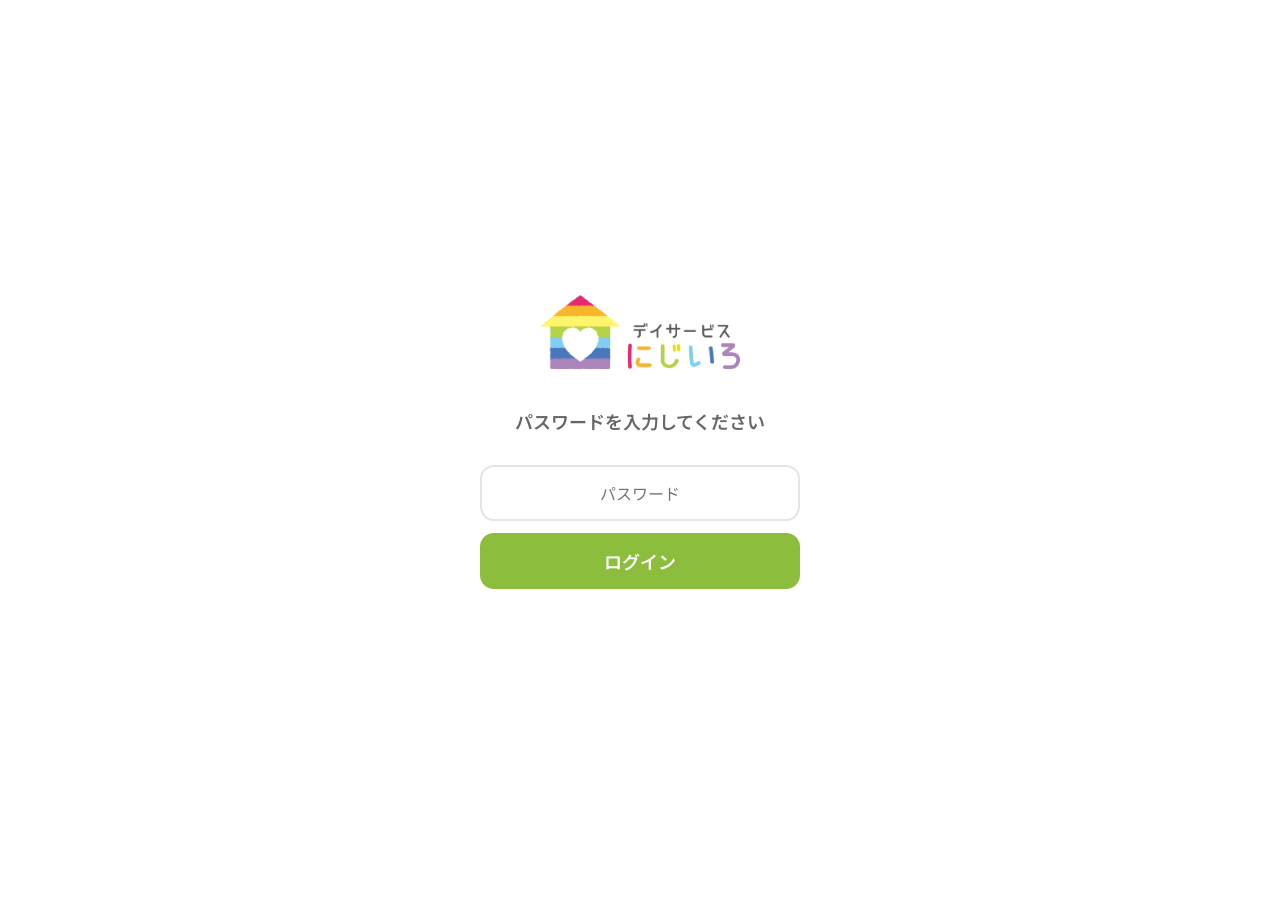
==== index.html @ a10b79c7 "Make glossary help buttons visible as labeled pill buttons The small "?" circle was easy to miss; sh" ====
<!DOCTYPE html>
<html lang="ja">
<head>
  <meta charset="UTF-8">
  <meta name="viewport" content="width=device-width, initial-scale=1.0">
  <meta name="robots" content="noindex, nofollow">
  <title>ご利用料金 概算シミュレーター | デイサービス にじいろ</title>
  <link rel="preconnect" href="https://fonts.googleapis.com">
  <link rel="preconnect" href="https://fonts.gstatic.com" crossorigin>
  <link href="https://fonts.googleapis.com/css2?family=Noto+Sans+JP:wght@400;600&display=swap" rel="stylesheet">
  <link rel="stylesheet" href="styles.css">
</head>
<body>

  <!-- ===== 画面0: パスワードロック ===== -->
  <section id="screen-lock" class="screen active">
    <div class="wrapper lock-wrapper">
      <div class="top-logo">
        <img src="nijiiro-logo.png" alt="デイサービス にじいろ" class="logo-img">
      </div>
      <h1 class="lock-title">パスワードを入力してください</h1>
      <div class="lock-form">
        <input type="password" id="lock-password" class="text-field lock-input" placeholder="パスワード" autocomplete="off">
        <p id="lock-error" class="lock-error" style="display:none;">パスワードが正しくありません</p>
        <button id="btn-unlock" class="btn btn-primary btn-lg lock-btn">ログイン</button>
      </div>
    </div>
  </section>

  <!-- ===== 画面1: トップ ===== -->
  <section id="screen-top" class="screen">
    <div class="wrapper top-wrapper">
      <div class="top-logo">
        <img src="nijiiro-logo.png" alt="デイサービス にじいろ" class="logo-img">
      </div>
      <h1 class="top-title">ご利用料金<br>概算シミュレーター</h1>
      <p class="top-lead">かんたんな質問に答えるだけで、<br>ご利用料金の目安がわかります。</p>
      <div class="top-info-box">
        <p>所要時間：約 <strong>1分</strong></p>
        <p class="note">こちらは概算の目安です。詳しくはお気軽にご相談ください。</p>
      </div>
      <button id="btn-start" class="btn btn-primary btn-lg">はじめる</button>
      <p class="top-facility" id="facility-name-top"></p>
    </div>
  </section>

  <!-- ===== 画面2: ステップフォーム ===== -->
  <section id="screen-form" class="screen">
    <div class="progress-track">
      <div class="progress-fill" id="progress-bar"></div>
    </div>
    <div class="wrapper">
      <p class="step-counter" id="step-indicator"></p>

      <!-- Step 1 -->
      <div class="step" data-step="1">
        <h2 class="step-heading"><span class="step-num">1</span>エリア</h2>
        <div class="question">
          <label class="q-label">Q1. ご検討中のエリアを教えてください</label>
          <div class="choice-list" id="q-area"></div>
        </div>
      </div>

      <!-- Step 2 -->
      <div class="step" data-step="2">
        <h2 class="step-heading"><span class="step-num">2</span>ご利用方法</h2>
        <div class="question">
          <label class="q-label">Q2. どのようなご利用を検討していますか？</label>
          <div class="choice-list" id="q-usage"></div>
        </div>
      </div>

      <!-- Step 3 -->
      <div class="step" data-step="3">
        <h2 class="step-heading"><span class="step-num">3</span>介護保険</h2>
        <div class="question">
          <label class="q-label">Q3. 現在の要介護度を教えてください <button class="help-btn" data-term="要介護度" type="button">要介護度とは？ イラストで解説</button></label>
          <div class="choice-list" id="q-careLevel"></div>
        </div>
        <div class="question">
          <label class="q-label">Q4. 介護保険の自己負担割合は？ <button class="help-btn" data-term="自己負担割合" type="button">自己負担割合とは？ イラストで解説</button></label>
          <div class="choice-list" id="q-burdenRate"></div>
        </div>
      </div>

      <div class="form-nav">
        <button id="btn-prev" class="btn btn-secondary" style="visibility:hidden;">戻る</button>
        <button id="btn-next" class="btn btn-primary">次へ</button>
      </div>
    </div>
  </section>

  <!-- ===== 画面3: 結果 ===== -->
  <section id="screen-result" class="screen">
    <div class="wrapper result-wrapper">
      <h2 class="result-title">シミュレーション結果</h2>
      <p class="result-note">こちらは概算の目安です。詳細はご相談時にご確認ください。</p>

      <div class="card">
        <h3 class="card-heading" id="result-heading"></h3>
        <p class="result-conditions" id="result-conditions"></p>
        <div id="total-amount"></div>
        <p class="total-sub">（概算・目安）</p>

        <details class="accordion" id="breakdown-accordion">
          <summary class="accordion-toggle">費用の内訳を見る</summary>
          <div class="accordion-body" id="breakdown">
            <div class="breakdown-group">
              <h4 class="breakdown-label">介護保険サービス費</h4>
              <table class="breakdown-tbl" id="breakdown-insurance"></table>
            </div>
            <div class="breakdown-group">
              <h4 class="breakdown-label">介護保険外（実費）</h4>
              <table class="breakdown-tbl" id="breakdown-non-insurance"></table>
            </div>
          </div>
        </details>

        <div id="result-notes"></div>
      </div>

      <p class="comfort-text">ご不安な点はお気軽にご相談ください。</p>

      <div class="card">
        <h3 class="card-heading">ご相談時にお持ちいただく書類</h3>
        <ul class="doc-list" id="doc-checklist"></ul>
      </div>

      <div class="action-group action-group--result">
        <button id="btn-back-to-form" class="btn btn-secondary">戻る</button>
        <button id="btn-print" class="btn btn-primary">印刷用まとめを見る</button>
        <button id="btn-restart" class="btn btn-secondary">最初からやり直す</button>
      </div>
    </div>
  </section>

  <!-- ===== 画面4: 印刷用 ===== -->
  <section id="screen-print" class="screen print-screen">
    <div class="print-sheet" id="print-content">
      <div class="print-head">
        <img src="nijiiro-logo.png" alt="にじいろ" class="print-logo">
        <div>
          <h1 class="print-h1">ご利用料金 概算見積書</h1>
          <p class="print-date" id="print-date"></p>
        </div>
      </div>

      <div class="print-block">
        <h2 class="print-h2">ご相談内容</h2>
        <table class="print-tbl" id="print-answers-table"></table>
      </div>

      <div class="print-block">
        <h2 class="print-h2" id="print-heading"></h2>
        <table class="print-tbl" id="print-breakdown-table"></table>
      </div>

      <div class="print-block">
        <h2 class="print-h2">ご相談時にお持ちいただく書類</h2>
        <ul class="print-checks" id="print-doc-checklist"></ul>
      </div>

      <div class="print-block print-caution">
        <h2 class="print-h2">注意事項</h2>
        <ul id="print-disclaimers"></ul>
      </div>

      <div class="print-foot">
        <p id="print-facility-name"></p>
        <p>本書面は概算であり、正式な費用はご利用内容の確認後に確定いたします。</p>
      </div>
    </div>

    <div class="action-group no-print">
      <button id="btn-do-print" class="btn btn-primary" onclick="window.print()">この画面を印刷する</button>
      <button id="btn-back-result" class="btn btn-secondary">結果画面に戻る</button>
    </div>
  </section>

  <!-- ===== 用語モーダル ===== -->
  <div id="glossary-modal" class="modal-bg" style="display:none;">
    <div class="modal-box" id="modal-box">
      <div class="modal-top">
        <h3 id="glossary-term"></h3>
        <button id="modal-close" class="modal-x" aria-label="閉じる">&times;</button>
      </div>
      <div class="modal-body" id="modal-body">
        <p id="glossary-desc"></p>
        <div id="glossary-img-wrap" class="glossary-img-wrap" style="display:none;">
          <img id="glossary-img" class="glossary-img" src="" alt="">
        </div>
      </div>
    </div>
  </div>

  <script src="app.js"></script>
</body>
</html>
---- styles.css ----
/* ==========================================================
   入居相談＆概算見積シミュレーター — Stylesheet
   Color: white-base, min-color, logo is hero
   Font : Noto Sans JP 400/600
   BP   : mobile ≤600  tablet 601-1024  desktop 1025+
   ========================================================== */

/* ---------- Reset ---------- */
*, *::before, *::after { box-sizing: border-box; margin: 0; padding: 0; }

/* ---------- Tokens ---------- */
:root {
  --bg:       #FFFFFF;
  --bg-sec:   #F7F9F8;
  --primary:  #8DBD3C;
  --primary-hover: #7aaa2e;
  --accent:   #D84F83;
  --text:     #333333;
  --sub:      #666666;
  --border:   #E5E5E5;
  --radius-btn:  14px;
  --radius-card: 16px;
  --max-w:    720px;
  --font: 'Noto Sans JP', sans-serif;
}

/* ---------- Base ---------- */
html { font-size: 16px; -webkit-text-size-adjust: 100%; }
body {
  font-family: var(--font);
  font-weight: 400;
  color: var(--text);
  background: var(--bg);
  line-height: 1.8;
  min-height: 100dvh;
}

/* ---------- Layout ---------- */
.wrapper {
  width: 100%;
  max-width: var(--max-w);
  margin: 0 auto;
  padding: 24px 20px 40px;
}

/* ---------- Screen Management ---------- */
.screen       { display: none; min-height: 100dvh; }
.screen.active { display: block; }

/* ==========================================================
   画面1: トップ
   ========================================================== */
.top-wrapper {
  display: flex;
  flex-direction: column;
  align-items: center;
  justify-content: center;
  text-align: center;
  min-height: 100dvh;
  padding-top: 48px;
  padding-bottom: 48px;
}
.top-logo { margin-bottom: 28px; }
.logo-img {
  width: 140px;
  height: auto;
}
.top-title {
  font-size: 1.5rem;
  font-weight: 600;
  line-height: 1.5;
  margin-bottom: 12px;
}
.top-lead {
  font-size: 1rem;
  color: var(--sub);
  margin-bottom: 28px;
}
.top-info-box {
  background: var(--bg-sec);
  border-radius: var(--radius-card);
  padding: 16px 20px;
  margin-bottom: 32px;
  width: 100%;
}
.top-info-box p { font-size: 0.9375rem; }
.top-info-box .note { color: var(--sub); font-size: 0.875rem; margin-top: 4px; }
.top-facility {
  margin-top: 28px;
  font-size: 0.8125rem;
  color: var(--sub);
}

/* ==========================================================
   画面0: パスワードロック
   ========================================================== */
.lock-wrapper {
  display: flex;
  flex-direction: column;
  align-items: center;
  justify-content: center;
  text-align: center;
  min-height: 100dvh;
  padding-top: 48px;
  padding-bottom: 48px;
}
.lock-title {
  font-size: 1.125rem;
  font-weight: 600;
  margin-bottom: 28px;
  color: var(--sub);
}
.lock-form {
  width: 100%;
  max-width: 320px;
}
.lock-input {
  text-align: center;
  font-size: 1.125rem;
  margin-bottom: 12px;
}
.lock-error {
  font-size: 0.875rem;
  color: var(--accent);
  margin-bottom: 12px;
}
.lock-btn {
  width: 100%;
}

/* ==========================================================
   Buttons (2 types only)
   ========================================================== */
.btn {
  display: inline-flex;
  align-items: center;
  justify-content: center;
  font-family: var(--font);
  font-weight: 600;
  font-size: 1rem;
  border: none;
  border-radius: var(--radius-btn);
  cursor: pointer;
  min-height: 48px;
  padding: 12px 36px;
  transition: background .15s, opacity .15s;
  -webkit-tap-highlight-color: transparent;
}
.btn:active { opacity: .85; }

.btn-primary {
  background: var(--primary);
  color: #fff;
}
.btn-primary:hover { background: var(--primary-hover); }

.btn-secondary {
  background: transparent;
  color: var(--primary);
  border: 2px solid var(--primary);
}
.btn-secondary:hover { background: rgba(141,189,60,.06); }

.btn-lg {
  font-size: 1.125rem;
  min-height: 56px;
  padding: 14px 56px;
}

/* ==========================================================
   画面2: フォーム
   ========================================================== */

/* Progress */
.progress-track {
  position: sticky;
  top: 0;
  z-index: 50;
  width: 100%;
  height: 4px;
  background: var(--border);
}
.progress-fill {
  height: 100%;
  background: var(--primary);
  transition: width .3s ease;
  width: 0%;
}

.step-counter {
  text-align: center;
  font-size: 0.8125rem;
  color: var(--sub);
  margin-bottom: 20px;
  padding-top: 8px;
}

/* Step */
.step { display: none; }
.step.active { display: block; }

.step-heading {
  display: flex;
  align-items: center;
  gap: 10px;
  font-size: 1.0625rem;
  font-weight: 600;
  margin-bottom: 28px;
  padding-bottom: 12px;
  border-bottom: 2px solid var(--primary);
}
.step-num {
  display: inline-flex;
  align-items: center;
  justify-content: center;
  width: 30px;
  height: 30px;
  border-radius: 50%;
  background: var(--primary);
  color: #fff;
  font-size: 0.875rem;
  font-weight: 600;
  flex-shrink: 0;
}

/* Question */
.question { margin-bottom: 32px; }
.q-label {
  display: block;
  font-size: 1rem;
  font-weight: 600;
  margin-bottom: 14px;
  line-height: 1.6;
}

/* Help button (glossary) */
.help-btn {
  display: flex;
  align-items: center;
  gap: 8px;
  width: fit-content;
  max-width: 100%;
  min-height: 40px;
  margin-top: 10px;
  padding: 6px 16px 6px 8px;
  border-radius: 999px;
  border: 1.5px solid var(--primary);
  background: rgba(141,189,60,.12);
  color: #4a7c12;
  font-size: 0.875rem;
  font-weight: 600;
  line-height: 1.4;
  text-align: left;
  cursor: pointer;
  font-family: var(--font);
  transition: background .15s;
  -webkit-tap-highlight-color: transparent;
}
.help-btn::before {
  content: "？";
  display: inline-flex;
  align-items: center;
  justify-content: center;
  width: 24px;
  height: 24px;
  border-radius: 50%;
  background: var(--primary);
  color: #fff;
  font-size: 0.8125rem;
  flex-shrink: 0;
}
.help-btn::after {
  content: "";
  width: 6px; height: 6px;
  border-right: 2px solid currentColor;
  border-top: 2px solid currentColor;
  transform: rotate(45deg);
  flex-shrink: 0;
}
.help-btn:hover { background: rgba(141,189,60,.22); }

/* Choice cards (radio / checkbox) */
.choice-list {
  display: flex;
  flex-direction: column;
  gap: 10px;
}
.choice {
  display: flex;
  align-items: center;
  background: var(--bg);
  border: 2px solid var(--border);
  border-radius: var(--radius-btn);
  padding: 14px 16px;
  cursor: pointer;
  font-size: 1rem;
  min-height: 48px;
  transition: border-color .15s, background .15s;
  -webkit-tap-highlight-color: transparent;
}
.choice:hover { border-color: var(--primary); }
.choice input {
  margin-right: 12px;
  width: 20px;
  height: 20px;
  accent-color: var(--primary);
  flex-shrink: 0;
}
.choice:has(input:checked) {
  border-color: var(--primary);
  background: rgba(141,189,60,.06);
}
.choice .card-desc {
  display: block;
  font-size: 0.8125rem;
  color: var(--sub);
  margin-top: 2px;
  line-height: 1.5;
}

.choice.is-disabled {
  cursor: not-allowed;
  background: var(--bg-sec);
  color: var(--sub);
}
.choice.is-disabled:hover { border-color: var(--border); }

/* Text field */
.other-input-wrap { margin-top: 10px; }
.text-field {
  width: 100%;
  padding: 14px;
  border: 2px solid var(--border);
  border-radius: var(--radius-btn);
  font-size: 1rem;
  font-family: var(--font);
  transition: border-color .15s;
}
.text-field:focus { outline: none; border-color: var(--primary); }

/* Nav */
.form-nav {
  display: flex;
  justify-content: space-between;
  align-items: center;
  margin-top: 36px;
  padding-top: 20px;
  border-top: 1px solid var(--border);
}

/* ==========================================================
   画面3: 結果
   ========================================================== */
.result-wrapper { padding-top: 32px; }
.result-title {
  text-align: center;
  font-size: 1.375rem;
  font-weight: 600;
  margin-bottom: 8px;
}
.result-note {
  text-align: center;
  font-size: 0.875rem;
  color: var(--sub);
  background: var(--bg-sec);
  border-radius: var(--radius-card);
  padding: 10px 16px;
  margin-bottom: 28px;
}

/* Card */
.card {
  background: var(--bg);
  border: 1px solid var(--border);
  border-radius: var(--radius-card);
  padding: 24px 20px;
  margin-bottom: 24px;
  box-shadow: 0 1px 4px rgba(0,0,0,.04);
}
.card-heading {
  font-size: 1rem;
  font-weight: 600;
  margin-bottom: 16px;
  padding-bottom: 10px;
  border-bottom: 1px solid var(--border);
}

/* Badge */
.badge {
  text-align: center;
  padding: 14px;
  border-radius: var(--radius-btn);
  font-size: 1.125rem;
  font-weight: 600;
  margin-bottom: 12px;
}
.badge.ok       { background: #edf7e0; color: #4a7c12; }
.badge.consult  { background: #fdf0f4; color: var(--accent); }

.reason-list { list-style: none; }
.reason-list li {
  font-size: 0.875rem;
  color: var(--sub);
  padding: 6px 0 6px 20px;
  position: relative;
  line-height: 1.6;
}
.reason-list li::before {
  content: "";
  position: absolute; left: 0; top: 13px;
  width: 8px; height: 8px;
  border-radius: 50%;
  background: var(--accent);
}

/* Total */
.total-display {
  text-align: center;
  font-size: 2rem;
  font-weight: 600;
  padding: 4px 0;
}
.total-display small { font-size: 0.9375rem; font-weight: 400; }
.total-sub {
  text-align: center;
  font-size: 0.8125rem;
  color: var(--sub);
  margin-bottom: 16px;
}

.result-conditions {
  text-align: center;
  font-size: 0.875rem;
  color: var(--sub);
  margin-bottom: 8px;
}
.total-pair {
  display: flex;
  flex-direction: column;
  gap: 4px;
}
.total-item {
  display: flex;
  align-items: baseline;
  justify-content: space-between;
  gap: 12px;
  padding: 8px 0;
  border-bottom: 1px solid #f0f0f0;
}
.total-item:last-child { border-bottom: none; }
.total-item-label { font-size: 0.9375rem; font-weight: 600; }
.total-item-value { font-size: 1.5rem; font-weight: 600; white-space: nowrap; }
.total-item-value small { font-size: 0.875rem; font-weight: 400; }

/* Accordion */
.accordion {
  border: 1px solid var(--border);
  border-radius: var(--radius-btn);
  overflow: hidden;
}
.accordion-toggle {
  display: flex;
  align-items: center;
  justify-content: space-between;
  padding: 14px 16px;
  font-size: 0.9375rem;
  font-weight: 600;
  cursor: pointer;
  background: var(--bg-sec);
  list-style: none;
  min-height: 48px;
}
.accordion-toggle::-webkit-details-marker { display: none; }
.accordion-toggle::after {
  content: "";
  width: 8px; height: 8px;
  border-right: 2px solid var(--sub);
  border-bottom: 2px solid var(--sub);
  transform: rotate(45deg);
  transition: transform .2s;
  flex-shrink: 0;
  margin-left: 8px;
}
.accordion[open] .accordion-toggle::after { transform: rotate(-135deg); }
.accordion-body { padding: 16px; }

.breakdown-group { margin-bottom: 16px; }
.breakdown-group:last-child { margin-bottom: 0; }
.breakdown-label {
  font-size: 0.875rem;
  font-weight: 600;
  color: var(--sub);
  margin-bottom: 6px;
}
.breakdown-tbl { width: 100%; border-collapse: collapse; }
.breakdown-tbl tr { border-bottom: 1px solid #f0f0f0; }
.breakdown-tbl td { padding: 7px 0; font-size: 0.875rem; }
.breakdown-tbl td:last-child { text-align: right; font-weight: 600; white-space: nowrap; }
.breakdown-tbl .subtotal td {
  border-top: 2px solid var(--border);
  font-weight: 600;
  padding-top: 10px;
}

/* Notice */
.notice {
  font-size: 0.8125rem;
  color: var(--accent);
  background: #fdf0f4;
  border-radius: var(--radius-btn);
  padding: 12px 14px;
  margin-top: 14px;
  line-height: 1.6;
}

/* Comfort text */
.comfort-text {
  text-align: center;
  font-size: 0.9375rem;
  color: var(--sub);
  margin-bottom: 32px;
  padding: 0 8px;
}

/* Section title */
.section-title {
  font-size: 1.0625rem;
  font-weight: 600;
  margin-bottom: 14px;
}

/* FAQ */
.faq-list {
  display: flex;
  flex-direction: column;
  gap: 14px;
  margin-bottom: 28px;
}
.faq-item {
  background: var(--bg);
  border: 1px solid var(--border);
  border-radius: var(--radius-card);
  padding: 18px 20px;
  box-shadow: 0 1px 4px rgba(0,0,0,.04);
}
.faq-q {
  font-size: 0.9375rem;
  font-weight: 600;
  margin-bottom: 8px;
  line-height: 1.6;
}
.faq-q::before { content: "Q. "; color: var(--primary); }
.faq-a {
  font-size: 0.875rem;
  color: var(--sub);
  line-height: 1.7;
}

/* Documents */
.doc-list { list-style: none; }
.doc-list li {
  display: flex;
  align-items: flex-start;
  gap: 12px;
  padding: 12px 0;
  border-bottom: 1px solid #f0f0f0;
  font-size: 0.9375rem;
}
.doc-list li:last-child { border-bottom: none; }
.doc-check {
  width: 20px; height: 20px;
  border: 2px solid var(--border);
  border-radius: 4px;
  flex-shrink: 0;
  margin-top: 3px;
}
.doc-label { font-weight: 600; }
.doc-note  { font-size: 0.8125rem; color: var(--sub); }

/* Action group */
.action-group {
  display: flex;
  flex-direction: column;
  gap: 12px;
  margin-top: 28px;
}
.action-group--result {
  align-items: stretch;
}
.action-group--result .btn { width: 100%; }

/* ==========================================================
   Modal
   ========================================================== */
.modal-bg {
  position: fixed; inset: 0;
  background: rgba(0,0,0,.35);
  z-index: 200;
  display: flex;
  align-items: center;
  justify-content: center;
  padding: 16px;
}
.modal-box {
  background: var(--bg);
  border-radius: var(--radius-card);
  padding: 24px 20px;
  max-width: 440px;
  width: 100%;
  max-height: calc(100dvh - 32px);
  overflow-y: auto;
  box-shadow: 0 4px 20px rgba(0,0,0,.12);
}
.modal-box:has(.modal-body--has-img) { max-width: 880px; }
.modal-top {
  display: flex;
  justify-content: space-between;
  align-items: center;
  margin-bottom: 14px;
}
.modal-top h3 { font-size: 1.0625rem; font-weight: 600; }
.modal-x {
  width: 36px; height: 36px;
  border: none; background: transparent;
  font-size: 1.5rem; color: var(--sub);
  cursor: pointer; border-radius: 50%;
  display: flex; align-items: center; justify-content: center;
}
.modal-x:hover { background: var(--bg-sec); }
#glossary-desc { font-size: 0.9375rem; color: var(--sub); line-height: 1.8; }

/* Glossary image */
.glossary-img-wrap {
  margin-top: 16px;
}
.glossary-img {
  width: 100%;
  max-width: 100%;
  height: auto;
  border-radius: 12px;
  border: 1px solid var(--border);
  box-shadow: 0 1px 6px rgba(0,0,0,.06);
}

/* ==========================================================
   画面4: 印刷用
   ========================================================== */
.print-screen { background: var(--bg); }
.print-sheet {
  max-width: 700px;
  margin: 0 auto;
  padding: 32px 24px;
}
.print-head {
  display: flex;
  align-items: center;
  gap: 16px;
  margin-bottom: 28px;
  padding-bottom: 16px;
  border-bottom: 3px solid var(--primary);
}
.print-logo { width: 72px; height: auto; }
.print-h1   { font-size: 1.25rem; font-weight: 600; }
.print-date  { font-size: 0.875rem; color: var(--sub); }

.print-block { margin-bottom: 24px; }
.print-h2 {
  font-size: 1rem; font-weight: 600;
  margin-bottom: 8px;
  padding-bottom: 4px;
  border-bottom: 1px solid var(--border);
}
.print-total {
  text-align: center;
  font-size: 1.5rem;
  font-weight: 600;
  margin: 8px 0 14px;
}
.print-tbl {
  width: 100%; border-collapse: collapse;
  font-size: 0.875rem;
}
.print-tbl th, .print-tbl td {
  padding: 6px 8px;
  border-bottom: 1px solid #eee;
  text-align: left;
}
.print-tbl th { background: var(--bg-sec); font-weight: 600; width: 45%; }
.print-tbl td { text-align: right; }
.print-tbl td:first-child { text-align: left; }
.print-tbl .total-row { font-weight: 600; border-top: 2px solid var(--primary); }

.print-checks {
  list-style: none;
  columns: 2; column-gap: 24px;
}
.print-checks li {
  font-size: 0.875rem;
  padding: 4px 0 4px 24px;
  position: relative;
  break-inside: avoid;
}
.print-checks li::before {
  content: "\2610";
  position: absolute; left: 0;
  font-size: 1rem;
}

.print-caution ul { list-style: none; }
.print-caution li {
  font-size: 0.8125rem;
  color: var(--sub);
  padding: 3px 0 3px 18px;
  position: relative;
  line-height: 1.6;
}
.print-caution li::before { content: "※"; position: absolute; left: 0; }

.print-foot {
  margin-top: 28px;
  padding-top: 12px;
  border-top: 1px solid var(--border);
  text-align: center;
  font-size: 0.8125rem;
  color: var(--sub);
}

/* ==========================================================
   Print media
   ========================================================== */
@media print {
  .no-print { display: none !important; }
  .screen { display: none !important; }
  .screen.print-screen.active { display: block !important; }
  body { background: #fff; }
  .print-sheet { padding: 12px; max-width: 100%; }
  @page { size: A4; margin: 12mm; }
}

/* ==========================================================
   Responsive — tablet (601-1024)
   ========================================================== */
@media (min-width: 601px) {
  .wrapper { padding: 40px 32px 56px; }

  .logo-img { width: 180px; }
  .top-title { font-size: 1.75rem; }

  .question { margin-bottom: 36px; }

  .card { padding: 28px 28px; }
  .faq-item { padding: 22px 24px; }

  .action-group {
    flex-direction: row;
    justify-content: center;
  }
  .action-group--result .btn { width: auto; }

  .modal-box { max-width: 560px; padding: 28px 28px; }
}

/* ==========================================================
   Responsive — desktop (1025+)
   ========================================================== */
@media (min-width: 1025px) {
  .wrapper { padding: 48px 40px 64px; }

  .logo-img { width: 200px; }
  .top-title { font-size: 2rem; }
  .top-lead  { font-size: 1.0625rem; }

  .step-heading { font-size: 1.125rem; }

  .card { padding: 32px; }
  .result-title { font-size: 1.5rem; }

  .print-sheet { padding: 40px 32px; }
}
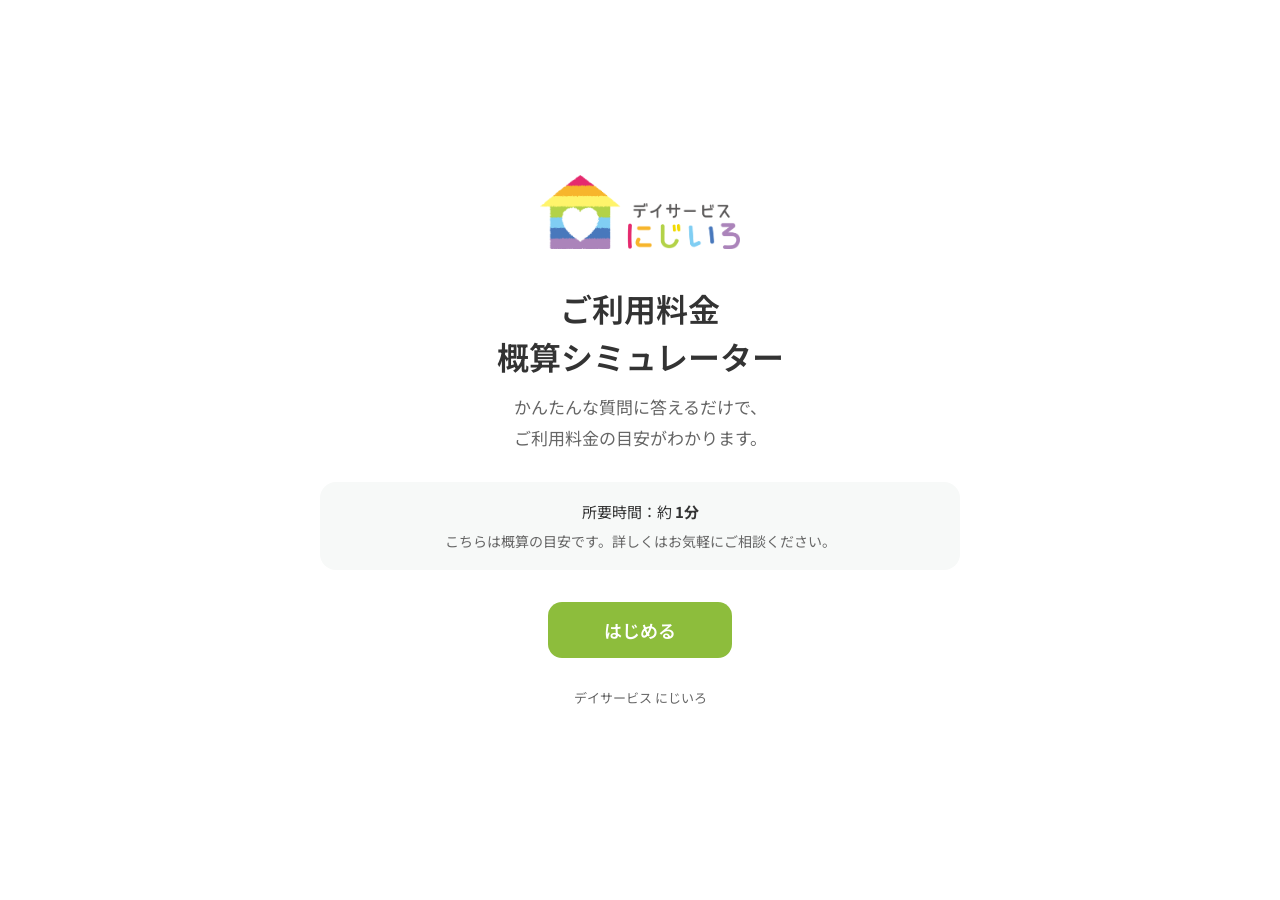
==== commit 8f2ba1f6: "Show the password lock only on the github.io test site Production will sit behind the server's own a" ====
--- a/index.html
+++ b/index.html
@@ -12,8 +12,8 @@
 </head>
 <body>
 
-  <!-- ===== 画面0: パスワードロック ===== -->
-  <section id="screen-lock" class="screen active">
+  <!-- ===== 画面0: パスワードロック（テスト環境 github.io でのみ表示） ===== -->
+  <section id="screen-lock" class="screen">
     <div class="wrapper lock-wrapper">
       <div class="top-logo">
         <img src="nijiiro-logo.png" alt="デイサービス にじいろ" class="logo-img">
@@ -102,8 +102,8 @@
         <div id="total-amount"></div>
         <p class="total-sub">（概算・目安）</p>
 
-        <details class="accordion" id="breakdown-accordion">
-          <summary class="accordion-toggle">費用の内訳を見る</summary>
+        <div class="accordion">
+          <h4 class="accordion-toggle">費用の内訳</h4>
           <div class="accordion-body" id="breakdown">
             <div class="breakdown-group">
               <h4 class="breakdown-label">介護保険サービス費</h4>
@@ -114,7 +114,7 @@
               <table class="breakdown-tbl" id="breakdown-non-insurance"></table>
             </div>
           </div>
-        </details>
+        </div>
 
         <div id="result-notes"></div>
       </div>
@@ -126,54 +126,18 @@
         <ul class="doc-list" id="doc-checklist"></ul>
       </div>
 
+      <div class="caution-block">
+        <h3 class="caution-heading">注意事項</h3>
+        <ul class="caution-list" id="result-disclaimers"></ul>
+      </div>
+
+      <p class="result-foot" id="result-foot"></p>
+
       <div class="action-group action-group--result">
         <button id="btn-back-to-form" class="btn btn-secondary">戻る</button>
-        <button id="btn-print" class="btn btn-primary">印刷用まとめを見る</button>
+        <button id="btn-download" class="btn btn-primary">結果を画像でダウンロードする</button>
         <button id="btn-restart" class="btn btn-secondary">最初からやり直す</button>
       </div>
-    </div>
-  </section>
-
-  <!-- ===== 画面4: 印刷用 ===== -->
-  <section id="screen-print" class="screen print-screen">
-    <div class="print-sheet" id="print-content">
-      <div class="print-head">
-        <img src="nijiiro-logo.png" alt="にじいろ" class="print-logo">
-        <div>
-          <h1 class="print-h1">ご利用料金 概算見積書</h1>
-          <p class="print-date" id="print-date"></p>
-        </div>
-      </div>
-
-      <div class="print-block">
-        <h2 class="print-h2">ご相談内容</h2>
-        <table class="print-tbl" id="print-answers-table"></table>
-      </div>
-
-      <div class="print-block">
-        <h2 class="print-h2" id="print-heading"></h2>
-        <table class="print-tbl" id="print-breakdown-table"></table>
-      </div>
-
-      <div class="print-block">
-        <h2 class="print-h2">ご相談時にお持ちいただく書類</h2>
-        <ul class="print-checks" id="print-doc-checklist"></ul>
-      </div>
-
-      <div class="print-block print-caution">
-        <h2 class="print-h2">注意事項</h2>
-        <ul id="print-disclaimers"></ul>
-      </div>
-
-      <div class="print-foot">
-        <p id="print-facility-name"></p>
-        <p>本書面は概算であり、正式な費用はご利用内容の確認後に確定いたします。</p>
-      </div>
-    </div>
-
-    <div class="action-group no-print">
-      <button id="btn-do-print" class="btn btn-primary" onclick="window.print()">この画面を印刷する</button>
-      <button id="btn-back-result" class="btn btn-secondary">結果画面に戻る</button>
     </div>
   </section>
 
--- a/styles.css
+++ b/styles.css
@@ -461,27 +461,12 @@
 .accordion-toggle {
   display: flex;
   align-items: center;
-  justify-content: space-between;
   padding: 14px 16px;
   font-size: 0.9375rem;
   font-weight: 600;
-  cursor: pointer;
   background: var(--bg-sec);
-  list-style: none;
   min-height: 48px;
 }
-.accordion-toggle::-webkit-details-marker { display: none; }
-.accordion-toggle::after {
-  content: "";
-  width: 8px; height: 8px;
-  border-right: 2px solid var(--sub);
-  border-bottom: 2px solid var(--sub);
-  transform: rotate(45deg);
-  transition: transform .2s;
-  flex-shrink: 0;
-  margin-left: 8px;
-}
-.accordion[open] .accordion-toggle::after { transform: rotate(-135deg); }
 .accordion-body { padding: 16px; }
 
 .breakdown-group { margin-bottom: 16px; }
@@ -643,99 +628,31 @@
 }
 
 /* ==========================================================
-   画面4: 印刷用
-   ========================================================== */
-.print-screen { background: var(--bg); }
-.print-sheet {
-  max-width: 700px;
-  margin: 0 auto;
-  padding: 32px 24px;
-}
-.print-head {
-  display: flex;
-  align-items: center;
-  gap: 16px;
-  margin-bottom: 28px;
-  padding-bottom: 16px;
-  border-bottom: 3px solid var(--primary);
-}
-.print-logo { width: 72px; height: auto; }
-.print-h1   { font-size: 1.25rem; font-weight: 600; }
-.print-date  { font-size: 0.875rem; color: var(--sub); }
-
-.print-block { margin-bottom: 24px; }
-.print-h2 {
-  font-size: 1rem; font-weight: 600;
-  margin-bottom: 8px;
-  padding-bottom: 4px;
-  border-bottom: 1px solid var(--border);
-}
-.print-total {
-  text-align: center;
-  font-size: 1.5rem;
-  font-weight: 600;
-  margin: 8px 0 14px;
-}
-.print-tbl {
-  width: 100%; border-collapse: collapse;
-  font-size: 0.875rem;
-}
-.print-tbl th, .print-tbl td {
-  padding: 6px 8px;
-  border-bottom: 1px solid #eee;
-  text-align: left;
-}
-.print-tbl th { background: var(--bg-sec); font-weight: 600; width: 45%; }
-.print-tbl td { text-align: right; }
-.print-tbl td:first-child { text-align: left; }
-.print-tbl .total-row { font-weight: 600; border-top: 2px solid var(--primary); }
-
-.print-checks {
-  list-style: none;
-  columns: 2; column-gap: 24px;
-}
-.print-checks li {
-  font-size: 0.875rem;
-  padding: 4px 0 4px 24px;
-  position: relative;
-  break-inside: avoid;
-}
-.print-checks li::before {
-  content: "\2610";
-  position: absolute; left: 0;
-  font-size: 1rem;
-}
-
-.print-caution ul { list-style: none; }
-.print-caution li {
+   結果画面: 注意事項・画像保存
+   ========================================================== */
+.caution-block { margin-bottom: 20px; }
+.caution-heading {
+  font-size: 0.9375rem;
+  font-weight: 600;
+  margin-bottom: 6px;
+}
+.caution-list { list-style: none; }
+.caution-list li {
   font-size: 0.8125rem;
   color: var(--sub);
   padding: 3px 0 3px 18px;
   position: relative;
   line-height: 1.6;
 }
-.print-caution li::before { content: "※"; position: absolute; left: 0; }
-
-.print-foot {
-  margin-top: 28px;
+.caution-list li::before { content: "※"; position: absolute; left: 0; }
+.result-foot {
+  text-align: center;
+  font-size: 0.8125rem;
+  color: var(--sub);
   padding-top: 12px;
   border-top: 1px solid var(--border);
-  text-align: center;
-  font-size: 0.8125rem;
-  color: var(--sub);
-}
-
-/* ==========================================================
-   Print media
-   ========================================================== */
-@media print {
-  .no-print { display: none !important; }
-  .screen { display: none !important; }
-  .screen.print-screen.active { display: block !important; }
-  body { background: #fff; }
-  .print-sheet { padding: 12px; max-width: 100%; }
-  @page { size: A4; margin: 12mm; }
-}
+}
+.btn:disabled { opacity: .6; cursor: default; }
 
 /* ==========================================================
    Responsive — tablet (601-1024)
@@ -774,6 +691,4 @@
 
   .card { padding: 32px; }
   .result-title { font-size: 1.5rem; }
-
-  .print-sheet { padding: 40px 32px; }
-}
+}
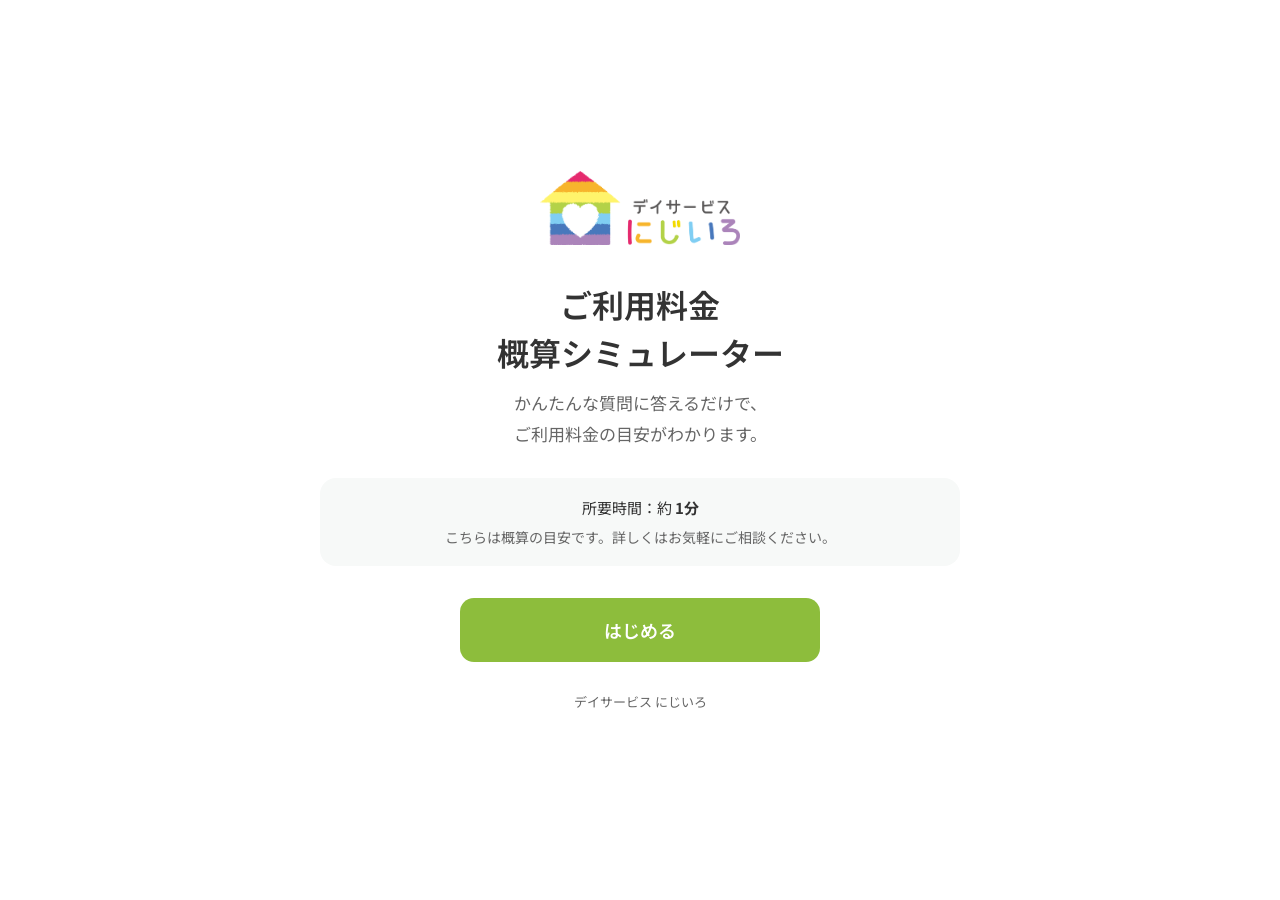
==== commit 6288c4ce: "Make buttons respond more reliably to taps on phones - Use svh instead of dvh so the layout does not" ====
--- a/index.html
+++ b/index.html
@@ -4,11 +4,30 @@
   <meta charset="UTF-8">
   <meta name="viewport" content="width=device-width, initial-scale=1.0">
   <meta name="robots" content="noindex, nofollow">
-  <title>ご利用料金 概算シミュレーター | デイサービス にじいろ</title>
+  <meta name="format-detection" content="telephone=no, email=no, address=no">
+  <title>ご利用料金 概算シミュレーター｜デイサービス にじいろ</title>
+  <meta name="description" content="かんたんな質問に答えるだけで、ご利用料金の目安がわかります。所要時間は約1分です。">
+
+  <!-- OGP（LINEなどでURLを共有したときの表示） -->
+  <meta property="og:type" content="website">
+  <meta property="og:site_name" content="デイサービス にじいろ">
+  <meta property="og:title" content="ご利用料金 概算シミュレーター｜デイサービス にじいろ">
+  <meta property="og:description" content="かんたんな質問に答えるだけで、ご利用料金の目安がわかります。所要時間は約1分です。">
+  <meta property="og:url" content="https://simulator.nijiiro-ds.com/">
+  <meta property="og:image" content="https://simulator.nijiiro-ds.com/images/ogp.jpg">
+  <meta property="og:image:width" content="1200">
+  <meta property="og:image:height" content="630">
+  <meta property="og:locale" content="ja_JP">
+  <meta name="twitter:card" content="summary_large_image">
+
+  <!-- アイコン -->
+  <link rel="icon" href="favicon.ico" sizes="32x32">
+  <link rel="icon" type="image/png" sizes="192x192" href="images/icon-192.png">
+  <link rel="apple-touch-icon" href="images/apple-touch-icon.png">
   <link rel="preconnect" href="https://fonts.googleapis.com">
   <link rel="preconnect" href="https://fonts.gstatic.com" crossorigin>
   <link href="https://fonts.googleapis.com/css2?family=Noto+Sans+JP:wght@400;600&display=swap" rel="stylesheet">
-  <link rel="stylesheet" href="styles.css">
+  <link rel="stylesheet" href="css/styles.css?v=20261120c">
 </head>
 <body>
 
@@ -16,7 +35,7 @@
   <section id="screen-lock" class="screen">
     <div class="wrapper lock-wrapper">
       <div class="top-logo">
-        <img src="nijiiro-logo.png" alt="デイサービス にじいろ" class="logo-img">
+        <img src="images/nijiiro-logo.png" alt="デイサービス にじいろ" class="logo-img">
       </div>
       <h1 class="lock-title">パスワードを入力してください</h1>
       <div class="lock-form">
@@ -31,7 +50,7 @@
   <section id="screen-top" class="screen">
     <div class="wrapper top-wrapper">
       <div class="top-logo">
-        <img src="nijiiro-logo.png" alt="デイサービス にじいろ" class="logo-img">
+        <img src="images/nijiiro-logo.png" alt="デイサービス にじいろ" class="logo-img">
       </div>
       <h1 class="top-title">ご利用料金<br>概算シミュレーター</h1>
       <p class="top-lead">かんたんな質問に答えるだけで、<br>ご利用料金の目安がわかります。</p>
@@ -138,6 +157,11 @@
         <button id="btn-download" class="btn btn-primary">結果を画像でダウンロードする</button>
         <button id="btn-restart" class="btn btn-secondary">最初からやり直す</button>
       </div>
+
+      <div class="contact-cta" id="contact-cta" style="display:none;">
+        <a id="btn-contact" class="btn btn-contact" href="#"></a>
+        <p class="contact-note" id="contact-note"></p>
+      </div>
     </div>
   </section>
 
@@ -157,6 +181,6 @@
     </div>
   </div>
 
-  <script src="app.js"></script>
+  <script src="js/app.js?v=20261120c"></script>
 </body>
 </html>
--- a/css/styles.css
+++ b/css/styles.css
@@ -0,0 +1,726 @@
+/* ==========================================================
+   入居相談＆概算見積シミュレーター — Stylesheet
+   Color: white-base, min-color, logo is hero
+   Font : Noto Sans JP 400/600
+   BP   : mobile ≤600  tablet 601-1024  desktop 1025+
+   ========================================================== */
+
+/* ---------- Reset ---------- */
+*, *::before, *::after { box-sizing: border-box; margin: 0; padding: 0; }
+
+/* ---------- Tokens ---------- */
+:root {
+  --bg:       #FFFFFF;
+  --bg-sec:   #F7F9F8;
+  --primary:  #8DBD3C;
+  --primary-hover: #7aaa2e;
+  --accent:   #D84F83;
+  --text:     #333333;
+  --sub:      #666666;
+  --border:   #E5E5E5;
+  --radius-btn:  14px;
+  --radius-card: 16px;
+  --max-w:    720px;
+  --font: 'Noto Sans JP', sans-serif;
+}
+
+/* ---------- Base ---------- */
+html { font-size: 16px; -webkit-text-size-adjust: 100%; }
+body {
+  font-family: var(--font);
+  font-weight: 400;
+  color: var(--text);
+  background: var(--bg);
+  line-height: 1.8;
+  min-height: 100vh;
+  min-height: 100svh;
+}
+
+/* ---------- Layout ---------- */
+.wrapper {
+  width: 100%;
+  max-width: var(--max-w);
+  margin: 0 auto;
+  padding: 24px 20px 40px;
+}
+
+/* ---------- Screen Management ---------- */
+.screen       { display: none; min-height: 100vh; min-height: 100svh; }
+.screen.active { display: block; }
+
+/* ==========================================================
+   画面1: トップ
+   ========================================================== */
+.top-wrapper {
+  display: flex;
+  flex-direction: column;
+  align-items: center;
+  justify-content: center;
+  text-align: center;
+  min-height: 100vh;
+  min-height: 100svh;
+  padding-top: 48px;
+  padding-bottom: 48px;
+}
+.top-logo { margin-bottom: 28px; }
+.logo-img {
+  width: 140px;
+  height: auto;
+}
+.top-title {
+  font-size: 1.5rem;
+  font-weight: 600;
+  line-height: 1.5;
+  margin-bottom: 12px;
+}
+.top-lead {
+  font-size: 1rem;
+  color: var(--sub);
+  margin-bottom: 28px;
+}
+.top-info-box {
+  background: var(--bg-sec);
+  border-radius: var(--radius-card);
+  padding: 16px 20px;
+  margin-bottom: 32px;
+  width: 100%;
+}
+.top-info-box p { font-size: 0.9375rem; }
+.top-info-box .note { color: var(--sub); font-size: 0.875rem; margin-top: 4px; }
+.top-facility {
+  margin-top: 28px;
+  font-size: 0.8125rem;
+  color: var(--sub);
+}
+
+/* ==========================================================
+   画面0: パスワードロック
+   ========================================================== */
+.lock-wrapper {
+  display: flex;
+  flex-direction: column;
+  align-items: center;
+  justify-content: center;
+  text-align: center;
+  min-height: 100vh;
+  min-height: 100svh;
+  padding-top: 48px;
+  padding-bottom: 48px;
+}
+.lock-title {
+  font-size: 1.125rem;
+  font-weight: 600;
+  margin-bottom: 28px;
+  color: var(--sub);
+}
+.lock-form {
+  width: 100%;
+  max-width: 320px;
+}
+.lock-input {
+  text-align: center;
+  font-size: 1.125rem;
+  margin-bottom: 12px;
+}
+.lock-error {
+  font-size: 0.875rem;
+  color: var(--accent);
+  margin-bottom: 12px;
+}
+.lock-btn {
+  width: 100%;
+}
+
+/* ==========================================================
+   Buttons (2 types only)
+   ========================================================== */
+.btn {
+  display: inline-flex;
+  align-items: center;
+  justify-content: center;
+  font-family: var(--font);
+  font-weight: 600;
+  font-size: 1rem;
+  border: none;
+  border-radius: var(--radius-btn);
+  cursor: pointer;
+  min-height: 48px;
+  padding: 12px 36px;
+  transition: background .15s, opacity .15s, transform .08s;
+  -webkit-tap-highlight-color: transparent;
+  touch-action: manipulation;        /* ダブルタップ拡大の判定待ちをなくし、タップに即反応させる */
+  -webkit-user-select: none;
+  user-select: none;
+}
+.btn:active { opacity: .85; transform: scale(.97); }
+.btn-primary:active { background: var(--primary-hover); }
+
+.btn-primary {
+  background: var(--primary);
+  color: #fff;
+}
+.btn-primary:hover { background: var(--primary-hover); }
+
+.btn-secondary {
+  background: transparent;
+  color: var(--primary);
+  border: 2px solid var(--primary);
+}
+.btn-secondary:hover { background: rgba(141,189,60,.06); }
+
+.btn-lg {
+  font-size: 1.125rem;
+  min-height: 56px;
+  padding: 14px 56px;
+}
+/* トップ・ロック画面の主ボタンは横幅いっぱいにして押しやすくする */
+.top-wrapper .btn-lg,
+.lock-wrapper .btn-lg {
+  width: 100%;
+  max-width: 360px;
+  min-height: 64px;
+}
+
+/* ==========================================================
+   画面2: フォーム
+   ========================================================== */
+
+/* Progress */
+.progress-track {
+  position: sticky;
+  top: 0;
+  z-index: 50;
+  width: 100%;
+  height: 4px;
+  background: var(--border);
+}
+.progress-fill {
+  height: 100%;
+  background: var(--primary);
+  transition: width .3s ease;
+  width: 0%;
+}
+
+.step-counter {
+  text-align: center;
+  font-size: 0.8125rem;
+  color: var(--sub);
+  margin-bottom: 20px;
+  padding-top: 8px;
+}
+
+/* Step */
+.step { display: none; }
+.step.active { display: block; }
+
+.step-heading {
+  display: flex;
+  align-items: center;
+  gap: 10px;
+  font-size: 1.0625rem;
+  font-weight: 600;
+  margin-bottom: 28px;
+  padding-bottom: 12px;
+  border-bottom: 2px solid var(--primary);
+}
+.step-num {
+  display: inline-flex;
+  align-items: center;
+  justify-content: center;
+  width: 30px;
+  height: 30px;
+  border-radius: 50%;
+  background: var(--primary);
+  color: #fff;
+  font-size: 0.875rem;
+  font-weight: 600;
+  flex-shrink: 0;
+}
+
+/* Question */
+.question { margin-bottom: 32px; }
+.q-label {
+  display: block;
+  font-size: 1rem;
+  font-weight: 600;
+  margin-bottom: 14px;
+  line-height: 1.6;
+}
+
+/* Help button (glossary) */
+.help-btn {
+  display: flex;
+  align-items: center;
+  gap: 8px;
+  width: fit-content;
+  max-width: 100%;
+  min-height: 40px;
+  margin-top: 10px;
+  padding: 6px 16px 6px 8px;
+  border-radius: 999px;
+  border: 1.5px solid var(--primary);
+  background: rgba(141,189,60,.12);
+  color: #4a7c12;
+  font-size: 0.875rem;
+  font-weight: 600;
+  line-height: 1.4;
+  text-align: left;
+  cursor: pointer;
+  font-family: var(--font);
+  transition: background .15s;
+  -webkit-tap-highlight-color: transparent;
+}
+.help-btn::before {
+  content: "？";
+  display: inline-flex;
+  align-items: center;
+  justify-content: center;
+  width: 24px;
+  height: 24px;
+  border-radius: 50%;
+  background: var(--primary);
+  color: #fff;
+  font-size: 0.8125rem;
+  flex-shrink: 0;
+}
+.help-btn::after {
+  content: "";
+  width: 6px; height: 6px;
+  border-right: 2px solid currentColor;
+  border-top: 2px solid currentColor;
+  transform: rotate(45deg);
+  flex-shrink: 0;
+}
+.help-btn:hover { background: rgba(141,189,60,.22); }
+
+/* Choice cards (radio / checkbox) */
+.choice-list {
+  display: flex;
+  flex-direction: column;
+  gap: 10px;
+}
+.choice {
+  display: flex;
+  align-items: center;
+  background: var(--bg);
+  border: 2px solid var(--border);
+  border-radius: var(--radius-btn);
+  padding: 14px 16px;
+  cursor: pointer;
+  font-size: 1rem;
+  min-height: 48px;
+  transition: border-color .15s, background .15s;
+  -webkit-tap-highlight-color: transparent;
+  touch-action: manipulation;
+}
+.choice:active { background: rgba(141,189,60,.1); }
+.choice:hover { border-color: var(--primary); }
+.choice input {
+  margin-right: 12px;
+  width: 20px;
+  height: 20px;
+  accent-color: var(--primary);
+  flex-shrink: 0;
+}
+.choice:has(input:checked) {
+  border-color: var(--primary);
+  background: rgba(141,189,60,.06);
+}
+.choice .card-desc {
+  display: block;
+  font-size: 0.8125rem;
+  color: var(--sub);
+  margin-top: 2px;
+  line-height: 1.5;
+}
+
+.choice.is-disabled {
+  cursor: not-allowed;
+  background: var(--bg-sec);
+  color: var(--sub);
+}
+.choice.is-disabled:hover { border-color: var(--border); }
+
+/* Text field */
+.other-input-wrap { margin-top: 10px; }
+.text-field {
+  width: 100%;
+  padding: 14px;
+  border: 2px solid var(--border);
+  border-radius: var(--radius-btn);
+  font-size: 1rem;
+  font-family: var(--font);
+  transition: border-color .15s;
+}
+.text-field:focus { outline: none; border-color: var(--primary); }
+
+/* Nav */
+.form-nav {
+  display: flex;
+  justify-content: space-between;
+  align-items: center;
+  margin-top: 36px;
+  padding-top: 20px;
+  border-top: 1px solid var(--border);
+}
+
+/* ==========================================================
+   画面3: 結果
+   ========================================================== */
+.result-wrapper { padding-top: 32px; }
+.result-title {
+  text-align: center;
+  font-size: 1.375rem;
+  font-weight: 600;
+  margin-bottom: 8px;
+}
+.result-note {
+  text-align: center;
+  font-size: 0.875rem;
+  color: var(--sub);
+  background: var(--bg-sec);
+  border-radius: var(--radius-card);
+  padding: 10px 16px;
+  margin-bottom: 28px;
+}
+
+/* Card */
+.card {
+  background: var(--bg);
+  border: 1px solid var(--border);
+  border-radius: var(--radius-card);
+  padding: 24px 20px;
+  margin-bottom: 24px;
+  box-shadow: 0 1px 4px rgba(0,0,0,.04);
+}
+.card-heading {
+  font-size: 1rem;
+  font-weight: 600;
+  margin-bottom: 16px;
+  padding-bottom: 10px;
+  border-bottom: 1px solid var(--border);
+}
+
+/* Badge */
+.badge {
+  text-align: center;
+  padding: 14px;
+  border-radius: var(--radius-btn);
+  font-size: 1.125rem;
+  font-weight: 600;
+  margin-bottom: 12px;
+}
+.badge.ok       { background: #edf7e0; color: #4a7c12; }
+.badge.consult  { background: #fdf0f4; color: var(--accent); }
+
+.reason-list { list-style: none; }
+.reason-list li {
+  font-size: 0.875rem;
+  color: var(--sub);
+  padding: 6px 0 6px 20px;
+  position: relative;
+  line-height: 1.6;
+}
+.reason-list li::before {
+  content: "";
+  position: absolute; left: 0; top: 13px;
+  width: 8px; height: 8px;
+  border-radius: 50%;
+  background: var(--accent);
+}
+
+/* Total */
+.total-display {
+  text-align: center;
+  font-size: 2rem;
+  font-weight: 600;
+  padding: 4px 0;
+}
+.total-display small { font-size: 0.9375rem; font-weight: 400; }
+.total-sub {
+  text-align: center;
+  font-size: 0.8125rem;
+  color: var(--sub);
+  margin-bottom: 16px;
+}
+
+.result-conditions {
+  text-align: center;
+  font-size: 0.875rem;
+  color: var(--sub);
+  margin-bottom: 8px;
+}
+.total-pair {
+  display: flex;
+  flex-direction: column;
+  gap: 4px;
+}
+.total-item {
+  display: flex;
+  align-items: baseline;
+  justify-content: space-between;
+  gap: 12px;
+  padding: 8px 0;
+  border-bottom: 1px solid #f0f0f0;
+}
+.total-item:last-child { border-bottom: none; }
+.total-item-label { font-size: 0.9375rem; font-weight: 600; }
+.total-item-value { font-size: 1.5rem; font-weight: 600; white-space: nowrap; }
+.total-item-value small { font-size: 0.875rem; font-weight: 400; }
+
+/* Accordion */
+.accordion {
+  border: 1px solid var(--border);
+  border-radius: var(--radius-btn);
+  overflow: hidden;
+}
+.accordion-toggle {
+  display: flex;
+  align-items: center;
+  padding: 14px 16px;
+  font-size: 0.9375rem;
+  font-weight: 600;
+  background: var(--bg-sec);
+  min-height: 48px;
+}
+.accordion-body { padding: 16px; }
+
+.breakdown-group { margin-bottom: 16px; }
+.breakdown-group:last-child { margin-bottom: 0; }
+.breakdown-label {
+  font-size: 0.875rem;
+  font-weight: 600;
+  color: var(--sub);
+  margin-bottom: 6px;
+}
+.breakdown-tbl { width: 100%; border-collapse: collapse; }
+.breakdown-tbl tr { border-bottom: 1px solid #f0f0f0; }
+.breakdown-tbl td { padding: 7px 0; font-size: 0.875rem; }
+.breakdown-tbl td:last-child { text-align: right; font-weight: 600; white-space: nowrap; }
+.breakdown-tbl .subtotal td {
+  border-top: 2px solid var(--border);
+  font-weight: 600;
+  padding-top: 10px;
+}
+
+/* Notice */
+.notice {
+  font-size: 0.8125rem;
+  color: var(--accent);
+  background: #fdf0f4;
+  border-radius: var(--radius-btn);
+  padding: 12px 14px;
+  margin-top: 14px;
+  line-height: 1.6;
+}
+
+/* Comfort text */
+.comfort-text {
+  text-align: center;
+  font-size: 0.9375rem;
+  color: var(--sub);
+  margin-bottom: 32px;
+  padding: 0 8px;
+}
+
+/* Section title */
+.section-title {
+  font-size: 1.0625rem;
+  font-weight: 600;
+  margin-bottom: 14px;
+}
+
+/* FAQ */
+.faq-list {
+  display: flex;
+  flex-direction: column;
+  gap: 14px;
+  margin-bottom: 28px;
+}
+.faq-item {
+  background: var(--bg);
+  border: 1px solid var(--border);
+  border-radius: var(--radius-card);
+  padding: 18px 20px;
+  box-shadow: 0 1px 4px rgba(0,0,0,.04);
+}
+.faq-q {
+  font-size: 0.9375rem;
+  font-weight: 600;
+  margin-bottom: 8px;
+  line-height: 1.6;
+}
+.faq-q::before { content: "Q. "; color: var(--primary); }
+.faq-a {
+  font-size: 0.875rem;
+  color: var(--sub);
+  line-height: 1.7;
+}
+
+/* Documents */
+.doc-list { list-style: none; }
+.doc-list li {
+  display: flex;
+  align-items: flex-start;
+  gap: 12px;
+  padding: 12px 0;
+  border-bottom: 1px solid #f0f0f0;
+  font-size: 0.9375rem;
+}
+.doc-list li:last-child { border-bottom: none; }
+.doc-check {
+  width: 20px; height: 20px;
+  border: 2px solid var(--border);
+  border-radius: 4px;
+  flex-shrink: 0;
+  margin-top: 3px;
+}
+.doc-label { font-weight: 600; }
+.doc-note  { font-size: 0.8125rem; color: var(--sub); }
+
+/* Action group */
+.action-group {
+  display: flex;
+  flex-direction: column;
+  gap: 12px;
+  margin-top: 28px;
+}
+.action-group--result {
+  align-items: stretch;
+}
+.action-group--result .btn { width: 100%; }
+
+/* ==========================================================
+   Modal
+   ========================================================== */
+.modal-bg {
+  position: fixed; inset: 0;
+  background: rgba(0,0,0,.35);
+  z-index: 200;
+  display: flex;
+  align-items: center;
+  justify-content: center;
+  padding: 16px;
+}
+.modal-box {
+  background: var(--bg);
+  border-radius: var(--radius-card);
+  padding: 24px 20px;
+  max-width: 440px;
+  width: 100%;
+  max-height: calc(100dvh - 32px);
+  overflow-y: auto;
+  box-shadow: 0 4px 20px rgba(0,0,0,.12);
+}
+.modal-box:has(.modal-body--has-img) { max-width: 880px; }
+.modal-top {
+  display: flex;
+  justify-content: space-between;
+  align-items: center;
+  margin-bottom: 14px;
+}
+.modal-top h3 { font-size: 1.0625rem; font-weight: 600; }
+.modal-x {
+  width: 36px; height: 36px;
+  border: none; background: transparent;
+  font-size: 1.5rem; color: var(--sub);
+  cursor: pointer; border-radius: 50%;
+  display: flex; align-items: center; justify-content: center;
+}
+.modal-x:hover { background: var(--bg-sec); }
+#glossary-desc { font-size: 0.9375rem; color: var(--sub); line-height: 1.8; }
+
+/* Glossary image */
+.glossary-img-wrap {
+  margin-top: 16px;
+}
+.glossary-img {
+  width: 100%;
+  max-width: 100%;
+  height: auto;
+  border-radius: 12px;
+  border: 1px solid var(--border);
+  box-shadow: 0 1px 6px rgba(0,0,0,.06);
+}
+
+/* ==========================================================
+   結果画面: 注意事項・画像保存
+   ========================================================== */
+.caution-block { margin-bottom: 20px; }
+.caution-heading {
+  font-size: 0.9375rem;
+  font-weight: 600;
+  margin-bottom: 6px;
+}
+.caution-list { list-style: none; }
+.caution-list li {
+  font-size: 0.8125rem;
+  color: var(--sub);
+  padding: 3px 0 3px 18px;
+  position: relative;
+  line-height: 1.6;
+}
+.caution-list li::before { content: "※"; position: absolute; left: 0; }
+.result-foot {
+  text-align: center;
+  font-size: 0.8125rem;
+  color: var(--sub);
+  padding-top: 12px;
+  border-top: 1px solid var(--border);
+}
+.btn:disabled { opacity: .6; cursor: default; }
+
+/* お問合せボタン（結果画面の最下部） */
+.contact-cta { margin-top: 20px; text-align: center; }
+.btn-contact {
+  width: 100%;
+  min-height: 72px;
+  padding: 16px 24px;
+  font-size: 1.25rem;
+  line-height: 1.4;
+  color: #fff;
+  background: #06C755;
+  text-decoration: none;
+  box-shadow: 0 4px 12px rgba(6,199,85,.3);
+}
+.btn-contact:hover { background: #05b34c; }
+.contact-note { margin-top: 8px; font-size: 0.8125rem; color: var(--sub); }
+
+/* ==========================================================
+   Responsive — tablet (601-1024)
+   ========================================================== */
+@media (min-width: 601px) {
+  .wrapper { padding: 40px 32px 56px; }
+
+  .logo-img { width: 180px; }
+  .top-title { font-size: 1.75rem; }
+
+  .question { margin-bottom: 36px; }
+
+  .card { padding: 28px 28px; }
+  .faq-item { padding: 22px 24px; }
+
+  .action-group {
+    flex-direction: row;
+    justify-content: center;
+  }
+  .action-group--result .btn { width: auto; }
+
+  .modal-box { max-width: 560px; padding: 28px 28px; }
+}
+
+/* ==========================================================
+   Responsive — desktop (1025+)
+   ========================================================== */
+@media (min-width: 1025px) {
+  .wrapper { padding: 48px 40px 64px; }
+
+  .logo-img { width: 200px; }
+  .top-title { font-size: 2rem; }
+  .top-lead  { font-size: 1.0625rem; }
+
+  .step-heading { font-size: 1.125rem; }
+
+  .card { padding: 32px; }
+  .result-title { font-size: 1.5rem; }
+}
